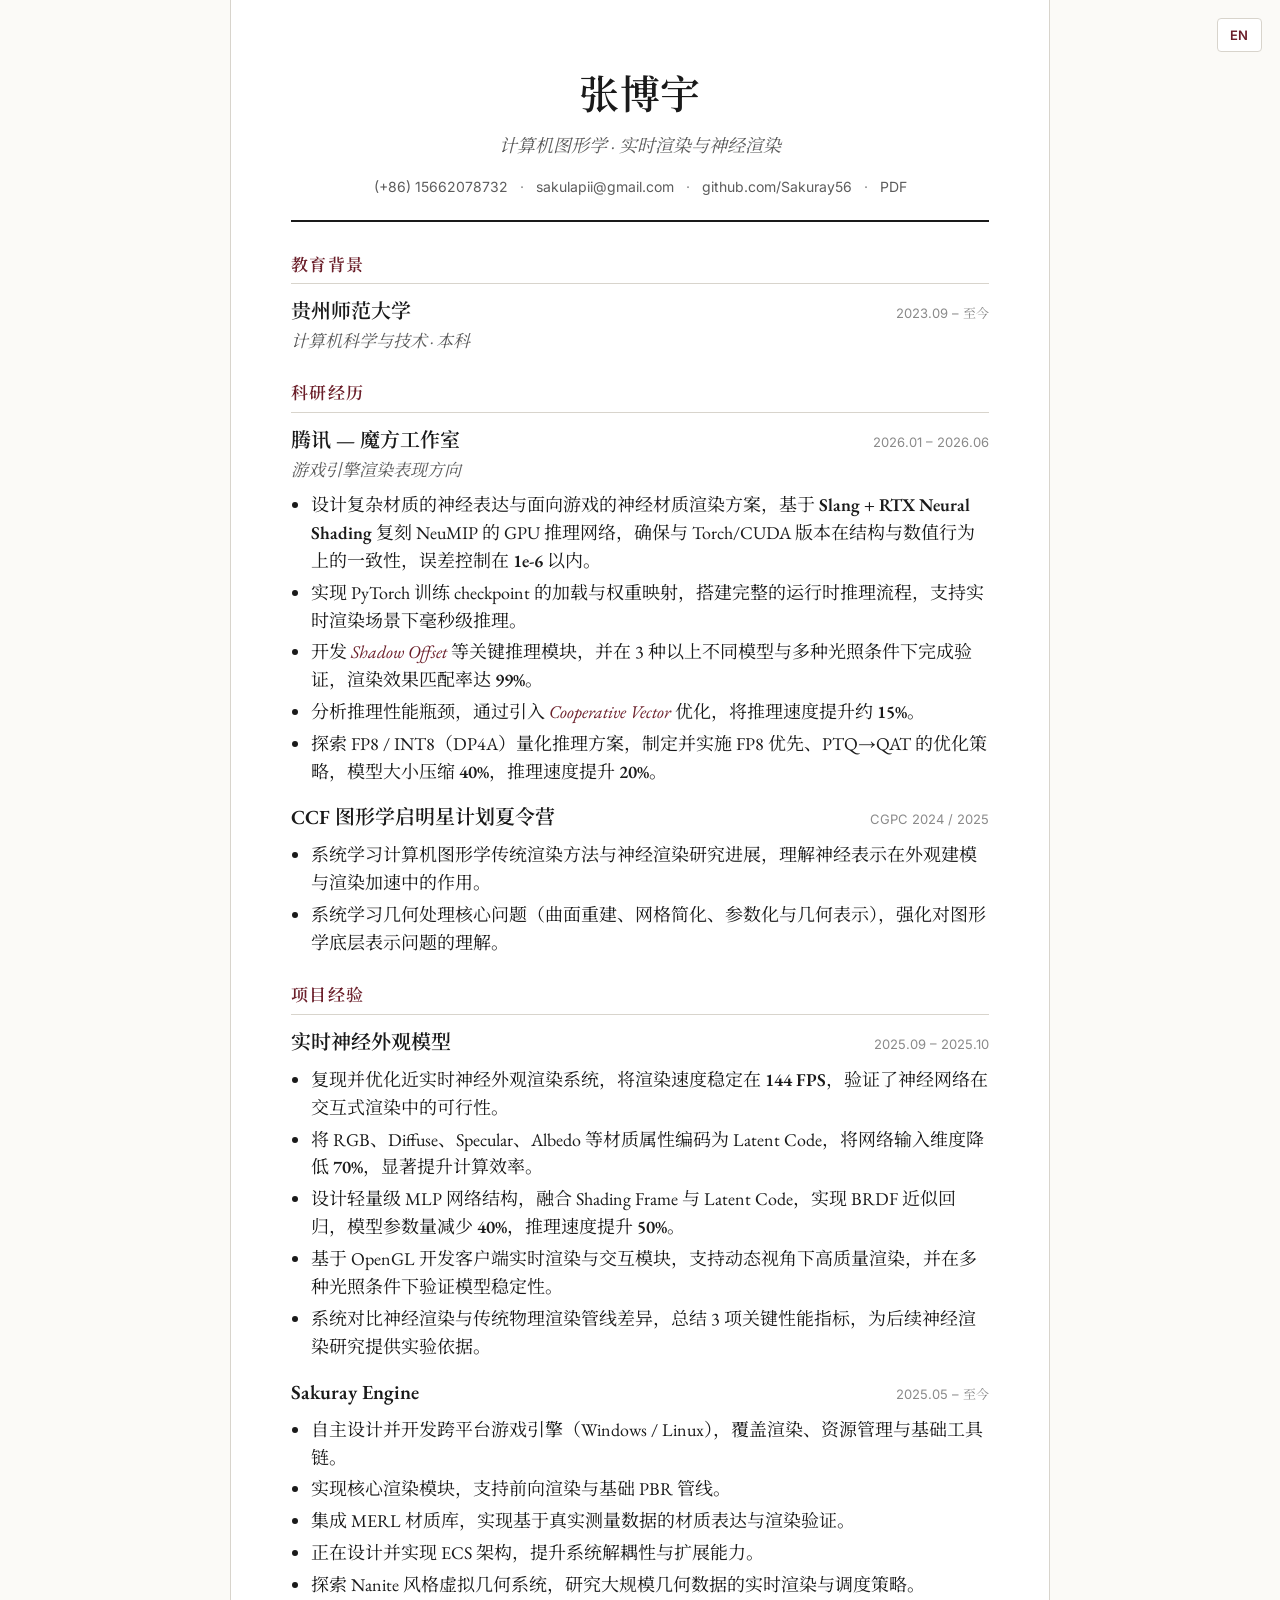
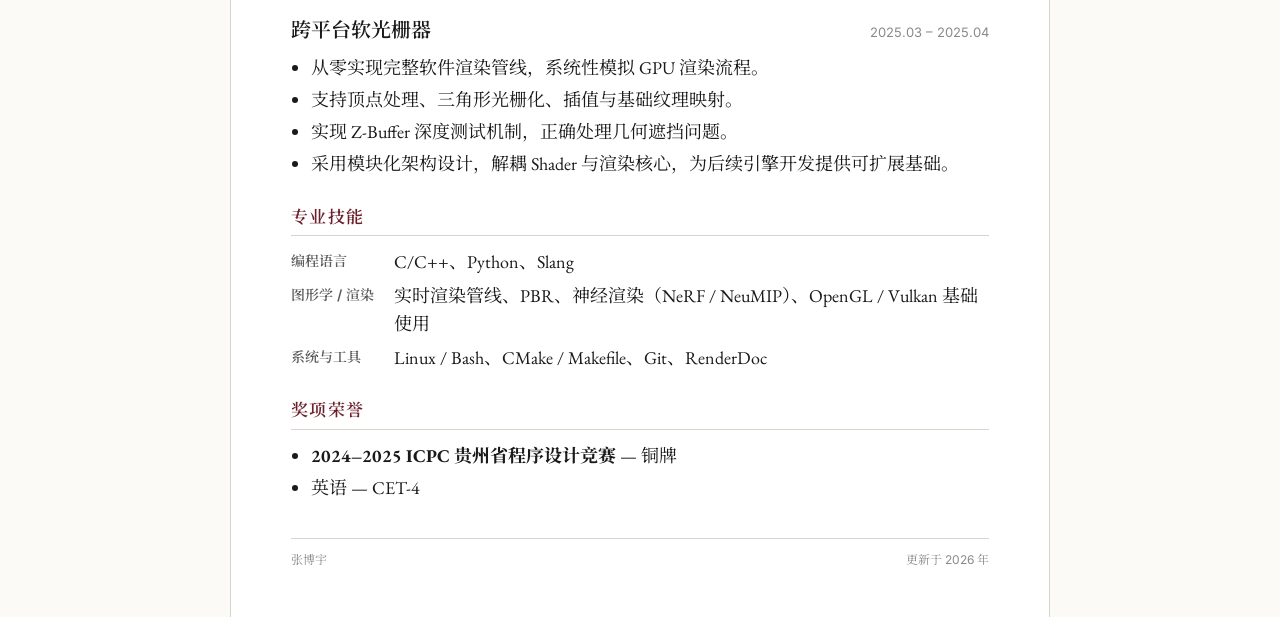
==== zh.html @ 521c949a "Add academic CV site (EN default + ZH) Static HTML/CSS resume with bilingual pages and GitHub Action" ====
<!DOCTYPE html>
<html lang="zh-CN">
<head>
  <meta charset="UTF-8" />
  <meta name="viewport" content="width=device-width, initial-scale=1.0" />
  <title>张博宇 — 个人简历</title>
  <meta name="description" content="张博宇 — 计算机科学与技术本科，专注计算机图形学、实时渲染与神经渲染。" />
  <link rel="preconnect" href="https://fonts.googleapis.com" />
  <link rel="preconnect" href="https://fonts.gstatic.com" crossorigin />
  <link href="https://fonts.googleapis.com/css2?family=EB+Garamond:ital,wght@0,400;0,500;0,600;1,400&family=Inter:wght@400;500;600&family=Noto+Serif+SC:wght@400;500;600&display=swap" rel="stylesheet" />
  <link rel="stylesheet" href="style.css" />
</head>
<body class="lang-zh">
  <div class="lang-switch">
    <a href="index.html" title="Switch to English">EN</a>
  </div>

  <main class="page">
    <header class="masthead">
      <h1>张博宇</h1>
      <p class="subtitle">计算机图形学 &middot; 实时渲染与神经渲染</p>
      <ul class="contact">
        <li><a href="tel:+8615662078732">(+86) 15662078732</a></li>
        <li><a href="mailto:sakulapii@gmail.com">sakulapii@gmail.com</a></li>
        <li><a href="https://github.com/Sakuray56" target="_blank" rel="noopener">github.com/Sakuray56</a></li>
        <li><a href="assets/BoyuZhang.pdf" target="_blank" rel="noopener">PDF</a></li>
      </ul>
    </header>

    <section class="section">
      <h2>教育背景</h2>
      <div class="entry">
        <div class="entry-head">
          <span class="entry-title">贵州师范大学</span>
          <span class="entry-date">2023.09 &ndash; 至今</span>
        </div>
        <div class="entry-sub">计算机科学与技术 &middot; 本科</div>
      </div>
    </section>

    <section class="section">
      <h2>科研经历</h2>

      <div class="entry">
        <div class="entry-head">
          <span class="entry-title">腾讯 &mdash; 魔方工作室</span>
          <span class="entry-date">2026.01 &ndash; 2026.06</span>
        </div>
        <div class="entry-sub">游戏引擎渲染表现方向</div>
        <ul>
          <li>设计复杂材质的神经表达与面向游戏的神经材质渲染方案，基于 <strong>Slang + RTX Neural Shading</strong> 复刻 NeuMIP 的 GPU 推理网络，确保与 Torch/CUDA 版本在结构与数值行为上的一致性，误差控制在 <strong>1e-6</strong> 以内。</li>
          <li>实现 PyTorch 训练 checkpoint 的加载与权重映射，搭建完整的运行时推理流程，支持实时渲染场景下毫秒级推理。</li>
          <li>开发 <em>Shadow Offset</em> 等关键推理模块，并在 3 种以上不同模型与多种光照条件下完成验证，渲染效果匹配率达 <strong>99%</strong>。</li>
          <li>分析推理性能瓶颈，通过引入 <em>Cooperative Vector</em> 优化，将推理速度提升约 <strong>15%</strong>。</li>
          <li>探索 FP8 / INT8（DP4A）量化推理方案，制定并实施 FP8 优先、PTQ&rarr;QAT 的优化策略，模型大小压缩 <strong>40%</strong>，推理速度提升 <strong>20%</strong>。</li>
        </ul>
      </div>

      <div class="entry">
        <div class="entry-head">
          <span class="entry-title">CCF 图形学启明星计划夏令营</span>
          <span class="entry-date">CGPC 2024 / 2025</span>
        </div>
        <ul>
          <li>系统学习计算机图形学传统渲染方法与神经渲染研究进展，理解神经表示在外观建模与渲染加速中的作用。</li>
          <li>系统学习几何处理核心问题（曲面重建、网格简化、参数化与几何表示），强化对图形学底层表示问题的理解。</li>
        </ul>
      </div>
    </section>

    <section class="section">
      <h2>项目经验</h2>

      <div class="entry">
        <div class="entry-head">
          <span class="entry-title">实时神经外观模型</span>
          <span class="entry-date">2025.09 &ndash; 2025.10</span>
        </div>
        <ul>
          <li>复现并优化近实时神经外观渲染系统，将渲染速度稳定在 <strong>144 FPS</strong>，验证了神经网络在交互式渲染中的可行性。</li>
          <li>将 RGB、Diffuse、Specular、Albedo 等材质属性编码为 Latent Code，将网络输入维度降低 <strong>70%</strong>，显著提升计算效率。</li>
          <li>设计轻量级 MLP 网络结构，融合 Shading Frame 与 Latent Code，实现 BRDF 近似回归，模型参数量减少 <strong>40%</strong>，推理速度提升 <strong>50%</strong>。</li>
          <li>基于 OpenGL 开发客户端实时渲染与交互模块，支持动态视角下高质量渲染，并在多种光照条件下验证模型稳定性。</li>
          <li>系统对比神经渲染与传统物理渲染管线差异，总结 3 项关键性能指标，为后续神经渲染研究提供实验依据。</li>
        </ul>
      </div>

      <div class="entry">
        <div class="entry-head">
          <span class="entry-title">Sakuray Engine</span>
          <span class="entry-date">2025.05 &ndash; 至今</span>
        </div>
        <ul>
          <li>自主设计并开发跨平台游戏引擎（Windows / Linux），覆盖渲染、资源管理与基础工具链。</li>
          <li>实现核心渲染模块，支持前向渲染与基础 PBR 管线。</li>
          <li>集成 MERL 材质库，实现基于真实测量数据的材质表达与渲染验证。</li>
          <li>正在设计并实现 ECS 架构，提升系统解耦性与扩展能力。</li>
          <li>探索 Nanite 风格虚拟几何系统，研究大规模几何数据的实时渲染与调度策略。</li>
        </ul>
      </div>

      <div class="entry">
        <div class="entry-head">
          <span class="entry-title">跨平台软光栅器</span>
          <span class="entry-date">2025.03 &ndash; 2025.04</span>
        </div>
        <ul>
          <li>从零实现完整软件渲染管线，系统性模拟 GPU 渲染流程。</li>
          <li>支持顶点处理、三角形光栅化、插值与基础纹理映射。</li>
          <li>实现 Z-Buffer 深度测试机制，正确处理几何遮挡问题。</li>
          <li>采用模块化架构设计，解耦 Shader 与渲染核心，为后续引擎开发提供可扩展基础。</li>
        </ul>
      </div>
    </section>

    <section class="section">
      <h2>专业技能</h2>
      <dl class="skills">
        <dt>编程语言</dt>
        <dd>C/C++、Python、Slang</dd>
        <dt>图形学 / 渲染</dt>
        <dd>实时渲染管线、PBR、神经渲染（NeRF / NeuMIP）、OpenGL / Vulkan 基础使用</dd>
        <dt>系统与工具</dt>
        <dd>Linux / Bash、CMake / Makefile、Git、RenderDoc</dd>
      </dl>
    </section>

    <section class="section">
      <h2>奖项荣誉</h2>
      <ul>
        <li><strong>2024&ndash;2025 ICPC 贵州省程序设计竞赛</strong> &mdash; 铜牌</li>
        <li>英语 &mdash; CET-4</li>
      </ul>
    </section>

    <footer class="colophon">
      <span>张博宇</span>
      <span>更新于 2026 年</span>
    </footer>
  </main>
</body>
</html>
---- style.css ----
:root {
  --ink: #1a1a1a;
  --muted: #5c5c5c;
  --faint: #8a8a8a;
  --rule: #d8d4cc;
  --accent: #6b1f2a;
  --bg: #fbfaf7;
  --page: #ffffff;
  --serif: "EB Garamond", "Noto Serif SC", Georgia, "Songti SC", serif;
  --sans: "Inter", "Noto Serif SC", -apple-system, "PingFang SC", sans-serif;
  --maxw: 820px;
}

* { box-sizing: border-box; }

html { -webkit-text-size-adjust: 100%; }

body {
  margin: 0;
  background: var(--bg);
  color: var(--ink);
  font-family: var(--serif);
  font-size: 18px;
  line-height: 1.55;
}

body.lang-zh { font-family: var(--serif); }

.page {
  max-width: var(--maxw);
  margin: 0 auto;
  background: var(--page);
  padding: 64px 60px 48px;
  border: 1px solid var(--rule);
  border-top: none;
  border-bottom: none;
  min-height: 100vh;
}

/* ---- language switch ---- */
.lang-switch {
  position: fixed;
  top: 18px;
  right: 18px;
  z-index: 10;
}
.lang-switch a {
  display: inline-block;
  font-family: var(--sans);
  font-size: 13px;
  font-weight: 600;
  letter-spacing: 0.04em;
  text-decoration: none;
  color: var(--accent);
  background: var(--page);
  border: 1px solid var(--rule);
  border-radius: 4px;
  padding: 6px 12px;
  transition: background 0.15s ease, color 0.15s ease;
}
.lang-switch a:hover { background: var(--accent); color: #fff; }

/* ---- masthead ---- */
.masthead {
  text-align: center;
  padding-bottom: 22px;
  margin-bottom: 30px;
  border-bottom: 2px solid var(--ink);
}
.masthead h1 {
  margin: 0;
  font-weight: 600;
  font-size: 40px;
  letter-spacing: 0.02em;
}
.subtitle {
  margin: 6px 0 16px;
  color: var(--muted);
  font-style: italic;
  font-size: 18px;
}
.contact {
  list-style: none;
  margin: 0;
  padding: 0;
  display: flex;
  flex-wrap: wrap;
  justify-content: center;
  gap: 6px 0;
  font-family: var(--sans);
  font-size: 14px;
}
.contact li:not(:last-child)::after {
  content: "\00b7";
  color: var(--faint);
  margin: 0 12px;
}
.contact a {
  color: var(--muted);
  text-decoration: none;
}
.contact a:hover { color: var(--accent); text-decoration: underline; }

/* ---- sections ---- */
.section { margin-bottom: 26px; }
.section h2 {
  font-family: var(--sans);
  font-size: 15px;
  font-weight: 600;
  text-transform: uppercase;
  letter-spacing: 0.14em;
  color: var(--accent);
  margin: 0 0 12px;
  padding-bottom: 5px;
  border-bottom: 1px solid var(--rule);
}
body.lang-zh .section h2 {
  text-transform: none;
  letter-spacing: 0.08em;
  font-size: 17px;
}

/* ---- entries ---- */
.entry { margin-bottom: 16px; }
.entry:last-child { margin-bottom: 0; }
.entry-head {
  display: flex;
  justify-content: space-between;
  align-items: baseline;
  gap: 16px;
}
.entry-title {
  font-weight: 600;
  font-size: 20px;
}
.entry-date {
  font-family: var(--sans);
  font-size: 13px;
  color: var(--faint);
  white-space: nowrap;
}
.entry-sub {
  color: var(--muted);
  font-style: italic;
  font-size: 17px;
  margin-top: 1px;
}

.entry ul {
  margin: 8px 0 0;
  padding-left: 20px;
}
.entry li { margin: 4px 0; }

.entry strong { font-weight: 600; }
.entry em { font-style: italic; color: var(--accent); }

/* ---- skills ---- */
.skills {
  display: grid;
  grid-template-columns: max-content 1fr;
  gap: 6px 20px;
  margin: 0;
}
.skills dt {
  font-family: var(--sans);
  font-weight: 600;
  font-size: 14px;
  color: var(--muted);
  padding-top: 2px;
}
.skills dd { margin: 0; }

/* ---- generic list in awards ---- */
.section > ul {
  margin: 0;
  padding-left: 20px;
}
.section > ul li { margin: 4px 0; }

/* ---- colophon ---- */
.colophon {
  display: flex;
  justify-content: space-between;
  margin-top: 36px;
  padding-top: 12px;
  border-top: 1px solid var(--rule);
  font-family: var(--sans);
  font-size: 12px;
  color: var(--faint);
}

/* ---- responsive ---- */
@media (max-width: 640px) {
  body { font-size: 16px; }
  .page { padding: 52px 24px 36px; border: none; }
  .masthead h1 { font-size: 32px; }
  .entry-head { flex-direction: column; gap: 0; }
  .skills { grid-template-columns: 1fr; gap: 2px 0; }
  .skills dt { padding-top: 8px; }
}

/* ---- print ---- */
@media print {
  body { background: #fff; font-size: 11pt; }
  .page { border: none; padding: 0; max-width: none; }
  .lang-switch { display: none; }
  .contact a, .entry em { color: #000; }
  .section { break-inside: avoid; }
  .entry { break-inside: avoid; }
}
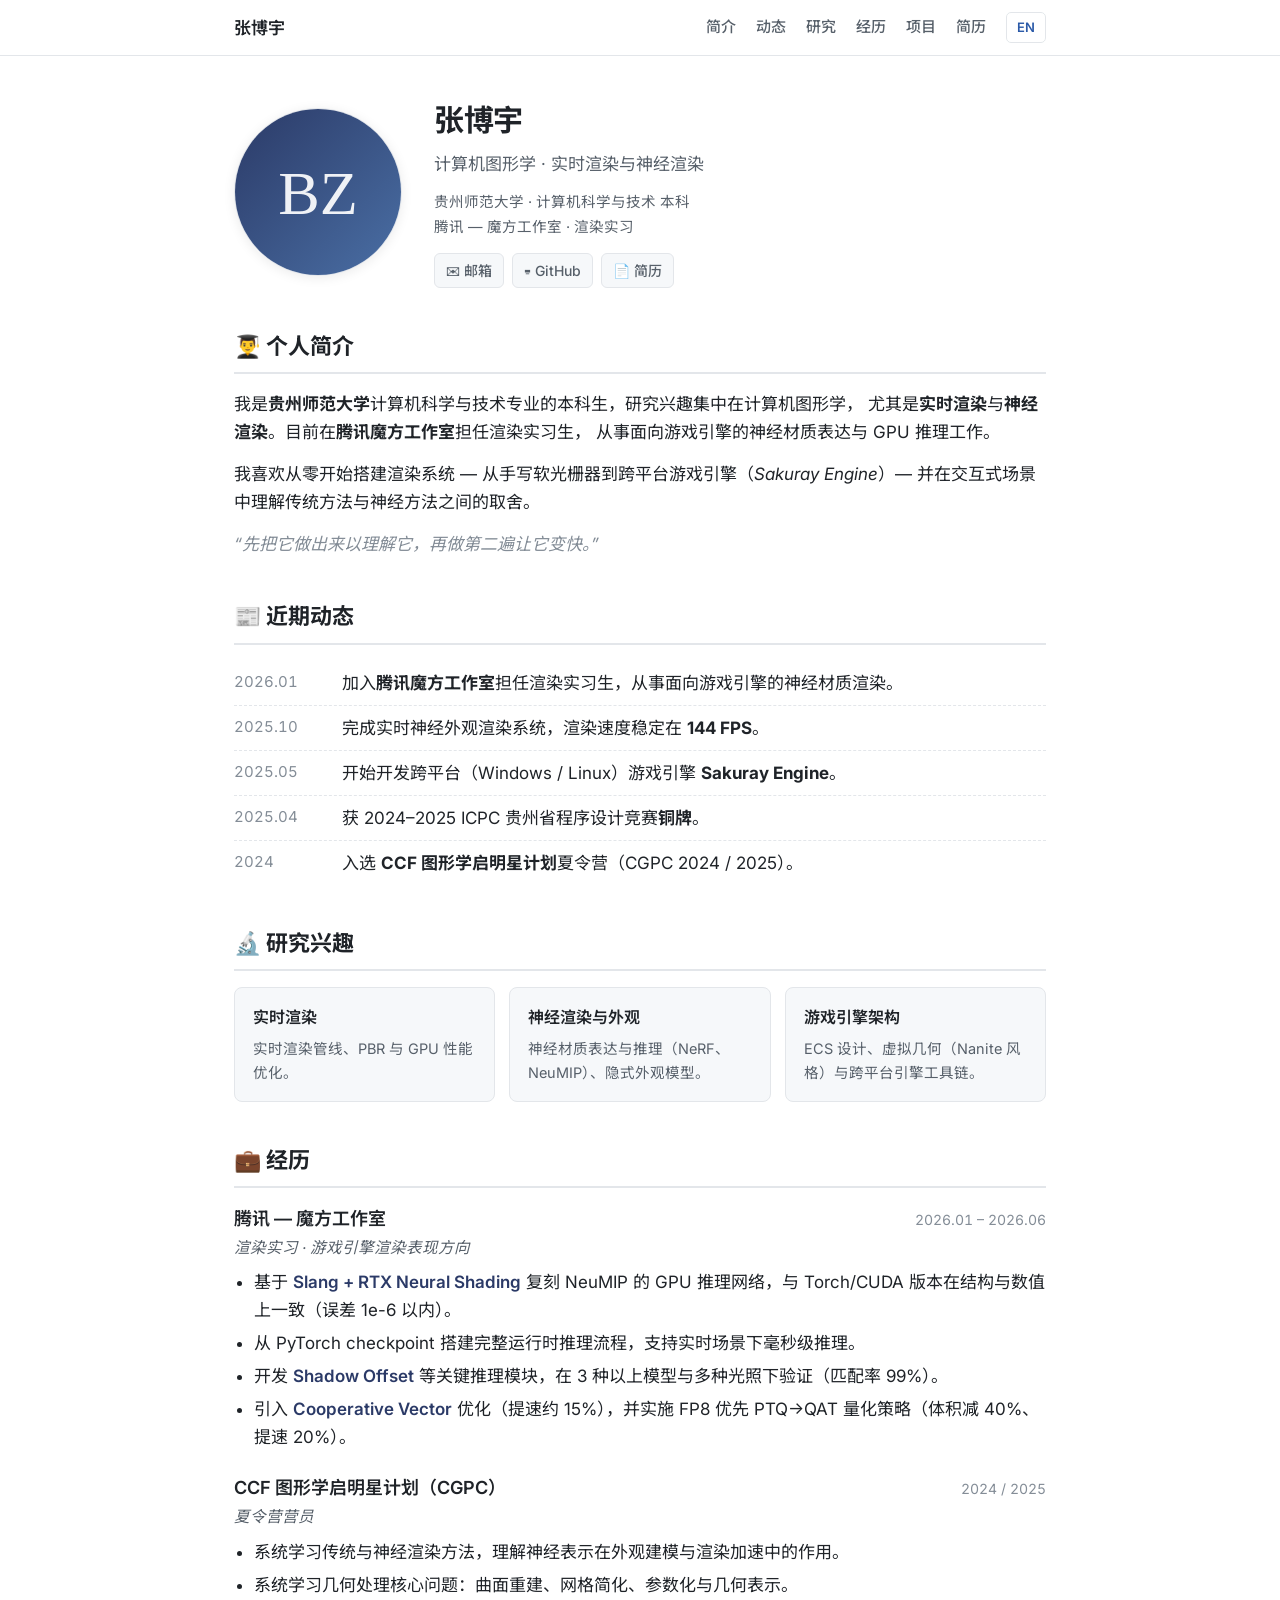
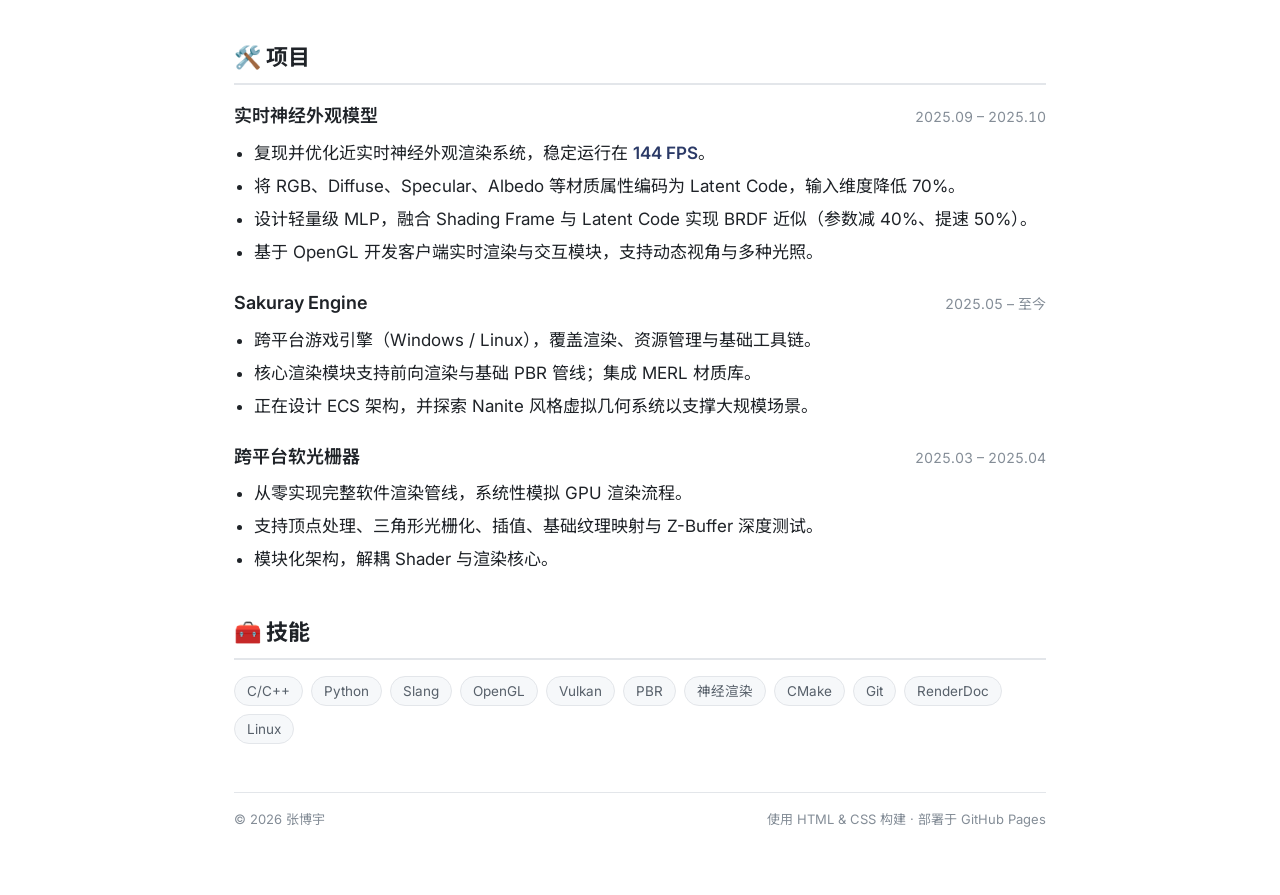
==== commit 8fb2c426: "Redesign as academic personal homepage Switch from CV layout to a researcher-style homepage: sticky " ====
--- a/zh.html
+++ b/zh.html
@@ -3,73 +3,120 @@
 <head>
   <meta charset="UTF-8" />
   <meta name="viewport" content="width=device-width, initial-scale=1.0" />
-  <title>张博宇 — 个人简历</title>
-  <meta name="description" content="张博宇 — 计算机科学与技术本科，专注计算机图形学、实时渲染与神经渲染。" />
+  <title>张博宇</title>
+  <meta name="description" content="张博宇 — 计算机科学与技术本科，方向为计算机图形学、实时渲染与神经渲染。" />
   <link rel="preconnect" href="https://fonts.googleapis.com" />
   <link rel="preconnect" href="https://fonts.gstatic.com" crossorigin />
-  <link href="https://fonts.googleapis.com/css2?family=EB+Garamond:ital,wght@0,400;0,500;0,600;1,400&family=Inter:wght@400;500;600&family=Noto+Serif+SC:wght@400;500;600&display=swap" rel="stylesheet" />
+  <link href="https://fonts.googleapis.com/css2?family=Inter:wght@400;500;600;700&family=Noto+Sans+SC:wght@400;500;700&display=swap" rel="stylesheet" />
   <link rel="stylesheet" href="style.css" />
 </head>
-<body class="lang-zh">
-  <div class="lang-switch">
-    <a href="index.html" title="Switch to English">EN</a>
-  </div>
+<body>
+  <nav class="nav">
+    <div class="nav-inner">
+      <a href="#" class="nav-brand">张博宇</a>
+      <a href="#bio" class="nav-link">简介</a>
+      <a href="#news" class="nav-link">动态</a>
+      <a href="#research" class="nav-link">研究</a>
+      <a href="#experience" class="nav-link">经历</a>
+      <a href="#projects" class="nav-link">项目</a>
+      <a href="assets/BoyuZhang.pdf" class="nav-link" target="_blank" rel="noopener">简历</a>
+      <a href="index.html" class="nav-lang" title="Switch to English">EN</a>
+    </div>
+  </nav>
 
-  <main class="page">
-    <header class="masthead">
-      <h1>张博宇</h1>
-      <p class="subtitle">计算机图形学 &middot; 实时渲染与神经渲染</p>
-      <ul class="contact">
-        <li><a href="tel:+8615662078732">(+86) 15662078732</a></li>
-        <li><a href="mailto:sakulapii@gmail.com">sakulapii@gmail.com</a></li>
-        <li><a href="https://github.com/Sakuray56" target="_blank" rel="noopener">github.com/Sakuray56</a></li>
-        <li><a href="assets/BoyuZhang.pdf" target="_blank" rel="noopener">PDF</a></li>
-      </ul>
+  <div class="container">
+    <header class="profile">
+      <img class="profile-photo" src="assets/avatar.svg" alt="张博宇" />
+      <div class="profile-info">
+        <h1>张博宇</h1>
+        <p class="tagline">计算机图形学 &middot; 实时渲染与神经渲染</p>
+        <ul class="affiliations">
+          <li>贵州师范大学 &middot; 计算机科学与技术 本科</li>
+          <li>腾讯 &mdash; 魔方工作室 &middot; 渲染实习</li>
+        </ul>
+        <div class="socials">
+          <a href="mailto:sakulapii@gmail.com">✉ 邮箱</a>
+          <a href="https://github.com/Sakuray56" target="_blank" rel="noopener">⌨ GitHub</a>
+          <a href="assets/BoyuZhang.pdf" target="_blank" rel="noopener">📄 简历</a>
+        </div>
+      </div>
     </header>
 
-    <section class="section">
-      <h2>教育背景</h2>
-      <div class="entry">
-        <div class="entry-head">
-          <span class="entry-title">贵州师范大学</span>
-          <span class="entry-date">2023.09 &ndash; 至今</span>
+    <section id="bio" class="section">
+      <h2>👨‍🎓 个人简介</h2>
+      <p>
+        我是<strong>贵州师范大学</strong>计算机科学与技术专业的本科生，研究兴趣集中在计算机图形学，
+        尤其是<strong>实时渲染</strong>与<strong>神经渲染</strong>。目前在<strong>腾讯魔方工作室</strong>担任渲染实习生，
+        从事面向游戏引擎的神经材质表达与 GPU 推理工作。
+      </p>
+      <p>
+        我喜欢从零开始搭建渲染系统 &mdash; 从手写软光栅器到跨平台游戏引擎（<em>Sakuray Engine</em>）&mdash;
+        并在交互式场景中理解传统方法与神经方法之间的取舍。
+      </p>
+      <p class="quote">&ldquo;先把它做出来以理解它，再做第二遍让它变快。&rdquo;</p>
+    </section>
+
+    <section id="news" class="section">
+      <h2>📰 近期动态</h2>
+      <ul class="news">
+        <li><span class="date">2026.01</span><span class="what">加入<strong>腾讯魔方工作室</strong>担任渲染实习生，从事面向游戏引擎的神经材质渲染。</span></li>
+        <li><span class="date">2025.10</span><span class="what">完成实时神经外观渲染系统，渲染速度稳定在 <strong>144 FPS</strong>。</span></li>
+        <li><span class="date">2025.05</span><span class="what">开始开发跨平台（Windows / Linux）游戏引擎 <strong>Sakuray Engine</strong>。</span></li>
+        <li><span class="date">2025.04</span><span class="what">获 2024&ndash;2025 ICPC 贵州省程序设计竞赛<strong>铜牌</strong>。</span></li>
+        <li><span class="date">2024</span><span class="what">入选 <strong>CCF 图形学启明星计划</strong>夏令营（CGPC 2024 / 2025）。</span></li>
+      </ul>
+    </section>
+
+    <section id="research" class="section">
+      <h2>🔬 研究兴趣</h2>
+      <div class="interests">
+        <div class="interest">
+          <h3>实时渲染</h3>
+          <p>实时渲染管线、PBR 与 GPU 性能优化。</p>
         </div>
-        <div class="entry-sub">计算机科学与技术 &middot; 本科</div>
+        <div class="interest">
+          <h3>神经渲染与外观</h3>
+          <p>神经材质表达与推理（NeRF、NeuMIP）、隐式外观模型。</p>
+        </div>
+        <div class="interest">
+          <h3>游戏引擎架构</h3>
+          <p>ECS 设计、虚拟几何（Nanite 风格）与跨平台引擎工具链。</p>
+        </div>
       </div>
     </section>
 
-    <section class="section">
-      <h2>科研经历</h2>
+    <section id="experience" class="section">
+      <h2>💼 经历</h2>
 
       <div class="entry">
         <div class="entry-head">
           <span class="entry-title">腾讯 &mdash; 魔方工作室</span>
           <span class="entry-date">2026.01 &ndash; 2026.06</span>
         </div>
-        <div class="entry-sub">游戏引擎渲染表现方向</div>
+        <div class="entry-sub">渲染实习 &middot; 游戏引擎渲染表现方向</div>
         <ul>
-          <li>设计复杂材质的神经表达与面向游戏的神经材质渲染方案，基于 <strong>Slang + RTX Neural Shading</strong> 复刻 NeuMIP 的 GPU 推理网络，确保与 Torch/CUDA 版本在结构与数值行为上的一致性，误差控制在 <strong>1e-6</strong> 以内。</li>
-          <li>实现 PyTorch 训练 checkpoint 的加载与权重映射，搭建完整的运行时推理流程，支持实时渲染场景下毫秒级推理。</li>
-          <li>开发 <em>Shadow Offset</em> 等关键推理模块，并在 3 种以上不同模型与多种光照条件下完成验证，渲染效果匹配率达 <strong>99%</strong>。</li>
-          <li>分析推理性能瓶颈，通过引入 <em>Cooperative Vector</em> 优化，将推理速度提升约 <strong>15%</strong>。</li>
-          <li>探索 FP8 / INT8（DP4A）量化推理方案，制定并实施 FP8 优先、PTQ&rarr;QAT 的优化策略，模型大小压缩 <strong>40%</strong>，推理速度提升 <strong>20%</strong>。</li>
+          <li>基于 <em>Slang + RTX Neural Shading</em> 复刻 NeuMIP 的 GPU 推理网络，与 Torch/CUDA 版本在结构与数值上一致（误差 1e-6 以内）。</li>
+          <li>从 PyTorch checkpoint 搭建完整运行时推理流程，支持实时场景下毫秒级推理。</li>
+          <li>开发 <em>Shadow Offset</em> 等关键推理模块，在 3 种以上模型与多种光照下验证（匹配率 99%）。</li>
+          <li>引入 <em>Cooperative Vector</em> 优化（提速约 15%），并实施 FP8 优先 PTQ&rarr;QAT 量化策略（体积减 40%、提速 20%）。</li>
         </ul>
       </div>
 
       <div class="entry">
         <div class="entry-head">
-          <span class="entry-title">CCF 图形学启明星计划夏令营</span>
-          <span class="entry-date">CGPC 2024 / 2025</span>
+          <span class="entry-title">CCF 图形学启明星计划（CGPC）</span>
+          <span class="entry-date">2024 / 2025</span>
         </div>
+        <div class="entry-sub">夏令营营员</div>
         <ul>
-          <li>系统学习计算机图形学传统渲染方法与神经渲染研究进展，理解神经表示在外观建模与渲染加速中的作用。</li>
-          <li>系统学习几何处理核心问题（曲面重建、网格简化、参数化与几何表示），强化对图形学底层表示问题的理解。</li>
+          <li>系统学习传统与神经渲染方法，理解神经表示在外观建模与渲染加速中的作用。</li>
+          <li>系统学习几何处理核心问题：曲面重建、网格简化、参数化与几何表示。</li>
         </ul>
       </div>
     </section>
 
-    <section class="section">
-      <h2>项目经验</h2>
+    <section id="projects" class="section">
+      <h2>🛠️ 项目</h2>
 
       <div class="entry">
         <div class="entry-head">
@@ -77,25 +124,22 @@
           <span class="entry-date">2025.09 &ndash; 2025.10</span>
         </div>
         <ul>
-          <li>复现并优化近实时神经外观渲染系统，将渲染速度稳定在 <strong>144 FPS</strong>，验证了神经网络在交互式渲染中的可行性。</li>
-          <li>将 RGB、Diffuse、Specular、Albedo 等材质属性编码为 Latent Code，将网络输入维度降低 <strong>70%</strong>，显著提升计算效率。</li>
-          <li>设计轻量级 MLP 网络结构，融合 Shading Frame 与 Latent Code，实现 BRDF 近似回归，模型参数量减少 <strong>40%</strong>，推理速度提升 <strong>50%</strong>。</li>
-          <li>基于 OpenGL 开发客户端实时渲染与交互模块，支持动态视角下高质量渲染，并在多种光照条件下验证模型稳定性。</li>
-          <li>系统对比神经渲染与传统物理渲染管线差异，总结 3 项关键性能指标，为后续神经渲染研究提供实验依据。</li>
+          <li>复现并优化近实时神经外观渲染系统，稳定运行在 <em>144 FPS</em>。</li>
+          <li>将 RGB、Diffuse、Specular、Albedo 等材质属性编码为 Latent Code，输入维度降低 70%。</li>
+          <li>设计轻量级 MLP，融合 Shading Frame 与 Latent Code 实现 BRDF 近似（参数减 40%、提速 50%）。</li>
+          <li>基于 OpenGL 开发客户端实时渲染与交互模块，支持动态视角与多种光照。</li>
         </ul>
       </div>
 
       <div class="entry">
         <div class="entry-head">
-          <span class="entry-title">Sakuray Engine</span>
+          <span class="entry-title"><a href="https://github.com/Sakuray56" target="_blank" rel="noopener">Sakuray Engine</a></span>
           <span class="entry-date">2025.05 &ndash; 至今</span>
         </div>
         <ul>
-          <li>自主设计并开发跨平台游戏引擎（Windows / Linux），覆盖渲染、资源管理与基础工具链。</li>
-          <li>实现核心渲染模块，支持前向渲染与基础 PBR 管线。</li>
-          <li>集成 MERL 材质库，实现基于真实测量数据的材质表达与渲染验证。</li>
-          <li>正在设计并实现 ECS 架构，提升系统解耦性与扩展能力。</li>
-          <li>探索 Nanite 风格虚拟几何系统，研究大规模几何数据的实时渲染与调度策略。</li>
+          <li>跨平台游戏引擎（Windows / Linux），覆盖渲染、资源管理与基础工具链。</li>
+          <li>核心渲染模块支持前向渲染与基础 PBR 管线；集成 MERL 材质库。</li>
+          <li>正在设计 ECS 架构，并探索 Nanite 风格虚拟几何系统以支撑大规模场景。</li>
         </ul>
       </div>
 
@@ -106,37 +150,33 @@
         </div>
         <ul>
           <li>从零实现完整软件渲染管线，系统性模拟 GPU 渲染流程。</li>
-          <li>支持顶点处理、三角形光栅化、插值与基础纹理映射。</li>
-          <li>实现 Z-Buffer 深度测试机制，正确处理几何遮挡问题。</li>
-          <li>采用模块化架构设计，解耦 Shader 与渲染核心，为后续引擎开发提供可扩展基础。</li>
+          <li>支持顶点处理、三角形光栅化、插值、基础纹理映射与 Z-Buffer 深度测试。</li>
+          <li>模块化架构，解耦 Shader 与渲染核心。</li>
         </ul>
       </div>
     </section>
 
-    <section class="section">
-      <h2>专业技能</h2>
-      <dl class="skills">
-        <dt>编程语言</dt>
-        <dd>C/C++、Python、Slang</dd>
-        <dt>图形学 / 渲染</dt>
-        <dd>实时渲染管线、PBR、神经渲染（NeRF / NeuMIP）、OpenGL / Vulkan 基础使用</dd>
-        <dt>系统与工具</dt>
-        <dd>Linux / Bash、CMake / Makefile、Git、RenderDoc</dd>
-      </dl>
+    <section id="skills" class="section">
+      <h2>🧰 技能</h2>
+      <div class="tags">
+        <span class="tag">C/C++</span>
+        <span class="tag">Python</span>
+        <span class="tag">Slang</span>
+        <span class="tag">OpenGL</span>
+        <span class="tag">Vulkan</span>
+        <span class="tag">PBR</span>
+        <span class="tag">神经渲染</span>
+        <span class="tag">CMake</span>
+        <span class="tag">Git</span>
+        <span class="tag">RenderDoc</span>
+        <span class="tag">Linux</span>
+      </div>
     </section>
 
-    <section class="section">
-      <h2>奖项荣誉</h2>
-      <ul>
-        <li><strong>2024&ndash;2025 ICPC 贵州省程序设计竞赛</strong> &mdash; 铜牌</li>
-        <li>英语 &mdash; CET-4</li>
-      </ul>
-    </section>
-
-    <footer class="colophon">
-      <span>张博宇</span>
-      <span>更新于 2026 年</span>
+    <footer class="footer">
+      <span>&copy; 2026 张博宇</span>
+      <span>使用 HTML &amp; CSS 构建 &middot; 部署于 GitHub Pages</span>
     </footer>
-  </main>
+  </div>
 </body>
 </html>
--- a/style.css
+++ b/style.css
@@ -1,211 +1,251 @@
 :root {
-  --ink: #1a1a1a;
-  --muted: #5c5c5c;
-  --faint: #8a8a8a;
-  --rule: #d8d4cc;
-  --accent: #6b1f2a;
-  --bg: #fbfaf7;
-  --page: #ffffff;
-  --serif: "EB Garamond", "Noto Serif SC", Georgia, "Songti SC", serif;
-  --sans: "Inter", "Noto Serif SC", -apple-system, "PingFang SC", sans-serif;
-  --maxw: 820px;
+  --ink: #1f2328;
+  --muted: #57606a;
+  --faint: #848d97;
+  --link: #2b5aa8;
+  --link-hover: #1a3f7a;
+  --rule: #e3e6ea;
+  --bg: #ffffff;
+  --card: #f6f8fa;
+  --accent: #2b3a67;
+  --sans: "Inter", -apple-system, BlinkMacSystemFont, "Segoe UI", "Noto Sans SC", "PingFang SC", "Microsoft YaHei", sans-serif;
+  --maxw: 860px;
 }
 
 * { box-sizing: border-box; }
-
-html { -webkit-text-size-adjust: 100%; }
+html { -webkit-text-size-adjust: 100%; scroll-behavior: smooth; }
 
 body {
   margin: 0;
   background: var(--bg);
   color: var(--ink);
-  font-family: var(--serif);
-  font-size: 18px;
-  line-height: 1.55;
-}
-
-body.lang-zh { font-family: var(--serif); }
-
-.page {
+  font-family: var(--sans);
+  font-size: 17px;
+  line-height: 1.65;
+}
+
+a { color: var(--link); text-decoration: none; }
+a:hover { color: var(--link-hover); text-decoration: underline; }
+
+/* ---- top nav ---- */
+.nav {
+  position: sticky;
+  top: 0;
+  z-index: 20;
+  background: rgba(255, 255, 255, 0.9);
+  backdrop-filter: saturate(160%) blur(8px);
+  border-bottom: 1px solid var(--rule);
+}
+.nav-inner {
   max-width: var(--maxw);
   margin: 0 auto;
-  background: var(--page);
-  padding: 64px 60px 48px;
-  border: 1px solid var(--rule);
-  border-top: none;
-  border-bottom: none;
-  min-height: 100vh;
-}
-
-/* ---- language switch ---- */
-.lang-switch {
-  position: fixed;
-  top: 18px;
-  right: 18px;
-  z-index: 10;
-}
-.lang-switch a {
-  display: inline-block;
-  font-family: var(--sans);
+  padding: 12px 24px;
+  display: flex;
+  align-items: center;
+  gap: 20px;
+  flex-wrap: wrap;
+}
+.nav-brand {
+  font-weight: 600;
+  color: var(--ink);
+  margin-right: auto;
+}
+.nav a.nav-link {
+  color: var(--muted);
+  font-size: 15px;
+  font-weight: 500;
+}
+.nav a.nav-link:hover { color: var(--link); text-decoration: none; }
+.nav .nav-lang {
   font-size: 13px;
   font-weight: 600;
-  letter-spacing: 0.04em;
-  text-decoration: none;
-  color: var(--accent);
-  background: var(--page);
-  border: 1px solid var(--rule);
-  border-radius: 4px;
-  padding: 6px 12px;
-  transition: background 0.15s ease, color 0.15s ease;
-}
-.lang-switch a:hover { background: var(--accent); color: #fff; }
-
-/* ---- masthead ---- */
-.masthead {
-  text-align: center;
-  padding-bottom: 22px;
-  margin-bottom: 30px;
-  border-bottom: 2px solid var(--ink);
-}
-.masthead h1 {
-  margin: 0;
-  font-weight: 600;
-  font-size: 40px;
-  letter-spacing: 0.02em;
-}
-.subtitle {
-  margin: 6px 0 16px;
-  color: var(--muted);
+  color: var(--link);
+  border: 1px solid var(--rule);
+  border-radius: 5px;
+  padding: 4px 10px;
+}
+.nav .nav-lang:hover { background: var(--link); color: #fff; text-decoration: none; }
+
+/* ---- layout ---- */
+.container {
+  max-width: var(--maxw);
+  margin: 0 auto;
+  padding: 40px 24px 64px;
+}
+
+/* ---- profile header ---- */
+.profile {
+  display: flex;
+  gap: 32px;
+  align-items: center;
+  margin-bottom: 8px;
+}
+.profile-photo {
+  flex: 0 0 auto;
+  width: 168px;
+  height: 168px;
+  border-radius: 50%;
+  object-fit: cover;
+  border: 1px solid var(--rule);
+  box-shadow: 0 2px 12px rgba(0, 0, 0, 0.08);
+}
+.profile-info h1 {
+  margin: 0 0 4px;
+  font-size: 30px;
+  font-weight: 700;
+  letter-spacing: -0.01em;
+}
+.profile-info .tagline {
+  margin: 0 0 12px;
+  color: var(--muted);
+  font-size: 17px;
+}
+.affiliations {
+  list-style: none;
+  margin: 0 0 14px;
+  padding: 0;
+  font-size: 14.5px;
+  color: var(--muted);
+}
+.affiliations li { margin: 1px 0; }
+
+.socials {
+  display: flex;
+  flex-wrap: wrap;
+  gap: 8px;
+}
+.socials a {
+  display: inline-flex;
+  align-items: center;
+  gap: 6px;
+  font-size: 14px;
+  font-weight: 500;
+  color: var(--muted);
+  background: var(--card);
+  border: 1px solid var(--rule);
+  border-radius: 6px;
+  padding: 5px 11px;
+}
+.socials a:hover { color: var(--link); border-color: var(--link); text-decoration: none; }
+
+/* ---- sections ---- */
+.section {
+  margin-top: 40px;
+  scroll-margin-top: 72px;
+}
+.section h2 {
+  font-size: 22px;
+  font-weight: 700;
+  margin: 0 0 16px;
+  padding-bottom: 8px;
+  border-bottom: 2px solid var(--rule);
+}
+.section > p { margin: 0 0 14px; }
+.section .quote {
+  margin: 4px 0 0;
+  color: var(--faint);
   font-style: italic;
-  font-size: 18px;
-}
-.contact {
+}
+
+/* ---- news ---- */
+.news {
   list-style: none;
   margin: 0;
   padding: 0;
-  display: flex;
-  flex-wrap: wrap;
-  justify-content: center;
-  gap: 6px 0;
-  font-family: var(--sans);
-  font-size: 14px;
-}
-.contact li:not(:last-child)::after {
-  content: "\00b7";
-  color: var(--faint);
-  margin: 0 12px;
-}
-.contact a {
-  color: var(--muted);
-  text-decoration: none;
-}
-.contact a:hover { color: var(--accent); text-decoration: underline; }
-
-/* ---- sections ---- */
-.section { margin-bottom: 26px; }
-.section h2 {
-  font-family: var(--sans);
+  max-height: 360px;
+  overflow-y: auto;
+}
+.news li {
+  display: flex;
+  gap: 16px;
+  padding: 8px 0;
+  border-bottom: 1px dashed var(--rule);
+}
+.news li:last-child { border-bottom: none; }
+.news .date {
+  flex: 0 0 92px;
+  color: var(--faint);
+  font-variant-numeric: tabular-nums;
   font-size: 15px;
+  padding-top: 1px;
+}
+.news .what { flex: 1; }
+
+/* ---- research interests cards ---- */
+.interests {
+  display: grid;
+  grid-template-columns: repeat(auto-fit, minmax(230px, 1fr));
+  gap: 14px;
+}
+.interest {
+  background: var(--card);
+  border: 1px solid var(--rule);
+  border-radius: 8px;
+  padding: 16px 18px;
+}
+.interest h3 {
+  margin: 0 0 6px;
+  font-size: 16px;
   font-weight: 600;
-  text-transform: uppercase;
-  letter-spacing: 0.14em;
-  color: var(--accent);
-  margin: 0 0 12px;
-  padding-bottom: 5px;
-  border-bottom: 1px solid var(--rule);
-}
-body.lang-zh .section h2 {
-  text-transform: none;
-  letter-spacing: 0.08em;
-  font-size: 17px;
-}
-
-/* ---- entries ---- */
-.entry { margin-bottom: 16px; }
+}
+.interest p { margin: 0; font-size: 14.5px; color: var(--muted); }
+
+/* ---- experience / projects entries ---- */
+.entry { margin-bottom: 22px; }
 .entry:last-child { margin-bottom: 0; }
 .entry-head {
   display: flex;
   justify-content: space-between;
   align-items: baseline;
   gap: 16px;
-}
-.entry-title {
-  font-weight: 600;
-  font-size: 20px;
-}
+  flex-wrap: wrap;
+}
+.entry-title { font-weight: 600; font-size: 18px; }
+.entry-title a { color: var(--ink); }
+.entry-title a:hover { color: var(--link); }
 .entry-date {
-  font-family: var(--sans);
+  color: var(--faint);
+  font-size: 14px;
+  white-space: nowrap;
+  font-variant-numeric: tabular-nums;
+}
+.entry-sub { color: var(--muted); font-style: italic; font-size: 15.5px; margin-top: 1px; }
+.entry ul { margin: 8px 0 0; padding-left: 20px; }
+.entry li { margin: 5px 0; }
+.entry em { font-style: normal; color: var(--accent); font-weight: 600; }
+
+/* ---- skills inline ---- */
+.tags { display: flex; flex-wrap: wrap; gap: 8px; margin-top: 4px; }
+.tag {
+  font-size: 13.5px;
+  background: var(--card);
+  border: 1px solid var(--rule);
+  border-radius: 999px;
+  padding: 3px 12px;
+  color: var(--muted);
+}
+
+/* ---- footer ---- */
+.footer {
+  margin-top: 48px;
+  padding-top: 16px;
+  border-top: 1px solid var(--rule);
   font-size: 13px;
   color: var(--faint);
-  white-space: nowrap;
-}
-.entry-sub {
-  color: var(--muted);
-  font-style: italic;
-  font-size: 17px;
-  margin-top: 1px;
-}
-
-.entry ul {
-  margin: 8px 0 0;
-  padding-left: 20px;
-}
-.entry li { margin: 4px 0; }
-
-.entry strong { font-weight: 600; }
-.entry em { font-style: italic; color: var(--accent); }
-
-/* ---- skills ---- */
-.skills {
-  display: grid;
-  grid-template-columns: max-content 1fr;
-  gap: 6px 20px;
-  margin: 0;
-}
-.skills dt {
-  font-family: var(--sans);
-  font-weight: 600;
-  font-size: 14px;
-  color: var(--muted);
-  padding-top: 2px;
-}
-.skills dd { margin: 0; }
-
-/* ---- generic list in awards ---- */
-.section > ul {
-  margin: 0;
-  padding-left: 20px;
-}
-.section > ul li { margin: 4px 0; }
-
-/* ---- colophon ---- */
-.colophon {
   display: flex;
   justify-content: space-between;
-  margin-top: 36px;
-  padding-top: 12px;
-  border-top: 1px solid var(--rule);
-  font-family: var(--sans);
-  font-size: 12px;
-  color: var(--faint);
+  flex-wrap: wrap;
+  gap: 8px;
 }
 
 /* ---- responsive ---- */
 @media (max-width: 640px) {
   body { font-size: 16px; }
-  .page { padding: 52px 24px 36px; border: none; }
-  .masthead h1 { font-size: 32px; }
-  .entry-head { flex-direction: column; gap: 0; }
-  .skills { grid-template-columns: 1fr; gap: 2px 0; }
-  .skills dt { padding-top: 8px; }
-}
-
-/* ---- print ---- */
-@media print {
-  body { background: #fff; font-size: 11pt; }
-  .page { border: none; padding: 0; max-width: none; }
-  .lang-switch { display: none; }
-  .contact a, .entry em { color: #000; }
-  .section { break-inside: avoid; }
-  .entry { break-inside: avoid; }
-}
+  .profile { flex-direction: column; text-align: center; gap: 18px; }
+  .profile-photo { width: 140px; height: 140px; }
+  .socials { justify-content: center; }
+  .affiliations { text-align: center; }
+  .nav-brand { margin-right: 0; }
+  .nav-inner { gap: 12px; }
+  .entry-head { flex-direction: column; gap: 2px; }
+}
